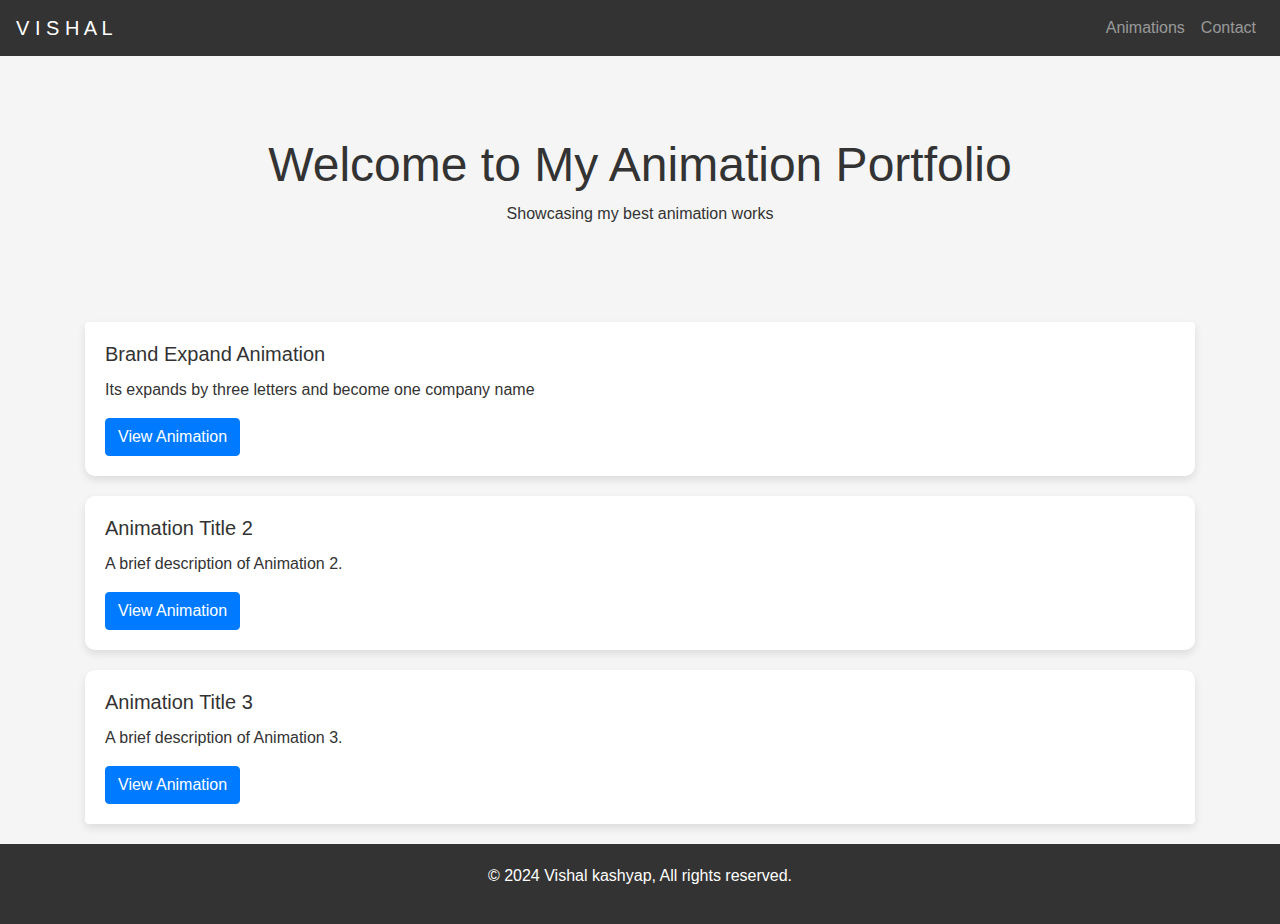
==== index.html @ 54624536 "initial commit to add index file" ====
<!DOCTYPE html>
<html lang="en">
<head>
  <meta charset="UTF-8">
  <meta name="viewport" content="width=device-width, initial-scale=1.0">
  <title>My Animation Portfolio</title>
  <link href="https://stackpath.bootstrapcdn.com/bootstrap/4.5.2/css/bootstrap.min.css" rel="stylesheet">
  <style>
    body {
      font-family: Arial, sans-serif;
      background-color: #f5f5f5;
      color: #333;
      scroll-behavior: smooth;

    }
    .navbar {
      background-color: #333;
    }
    .navbar .navbar-brand, .navbar-nav .nav-link {
      color: #fff;
    }
    .navbar .navbar-brand:hover, .navbar-nav .nav-link:hover {
      color: #ddd;
    }
    .header {
      text-align: center;
      padding: 50px 0;
    }
    .header h1 {
      font-size: 3em;
    }
    .container {
      margin-top: 30px;
    }
    .card {
      margin-bottom: 20px;
      border: none;
      border-radius: 10px;
      box-shadow: 0 4px 8px rgba(0, 0, 0, 0.1);
      padding: 20px;
    }
    footer {
      text-align: center;
      padding: 20px;
      background-color: #333;
      color: #fff;
    }
  </style>
</head>
<body>
  <nav class="navbar navbar-expand-lg navbar-dark">
    <a class="navbar-brand" href="#">V I S H A L</a>
    <div class="collapse navbar-collapse" id="navbarNav">
      <ul class="navbar-nav ml-auto">
        <li class="nav-item">
          <a class="nav-link" href="#animations">Animations</a>
        </li>
        <li class="nav-item">
          <a class="nav-link" href="#contact">Contact</a>
        </li>
      </ul>
    </div>
  </nav>

  <header class="header">
    <div class="container">
      <h1>Welcome to My Animation Portfolio</h1>
      <p>Showcasing my best animation works</p>
    </div>
  </header>

  <div class="container" id="animations">
    <ul class="list-group">
      <li class="list-group-item card">
        <h5 class="card-title">Brand Expand Animation</h5>
        <p class="card-text">Its expands by three letters and become one company name</p>
        <a href="last choice.html" class="btn btn-primary" target="_blank">View Animation</a>
      </li>
      <li class="list-group-item card">
        <h5 class="card-title">Animation Title 2</h5>
        <p class="card-text">A brief description of Animation 2.</p>
        <a href="https://example.com/animation2" class="btn btn-primary" target="_blank">View Animation</a>
      </li>
      <li class="list-group-item card">
        <h5 class="card-title">Animation Title 3</h5>
        <p class="card-text">A brief description of Animation 3.</p>
        <a href="https://example.com/animation3" class="btn btn-primary" target="_blank">View Animation</a>
      </li>
    </ul>
  </div>

  <footer>
    <p>&copy; 2024 Vishal kashyap, All rights reserved.</p>
  </footer>

  <script src="https://code.jquery.com/jquery-3.5.1.slim.min.js"></script>
  <script src="https://cdn.jsdelivr.net/npm/@popperjs/core@2.6.0/dist/umd/popper.min.js"></script>
  <script src="https://stackpath.bootstrapcdn.com/bootstrap/4.5.2/js/bootstrap.min.js"></script>
</body>
</html>
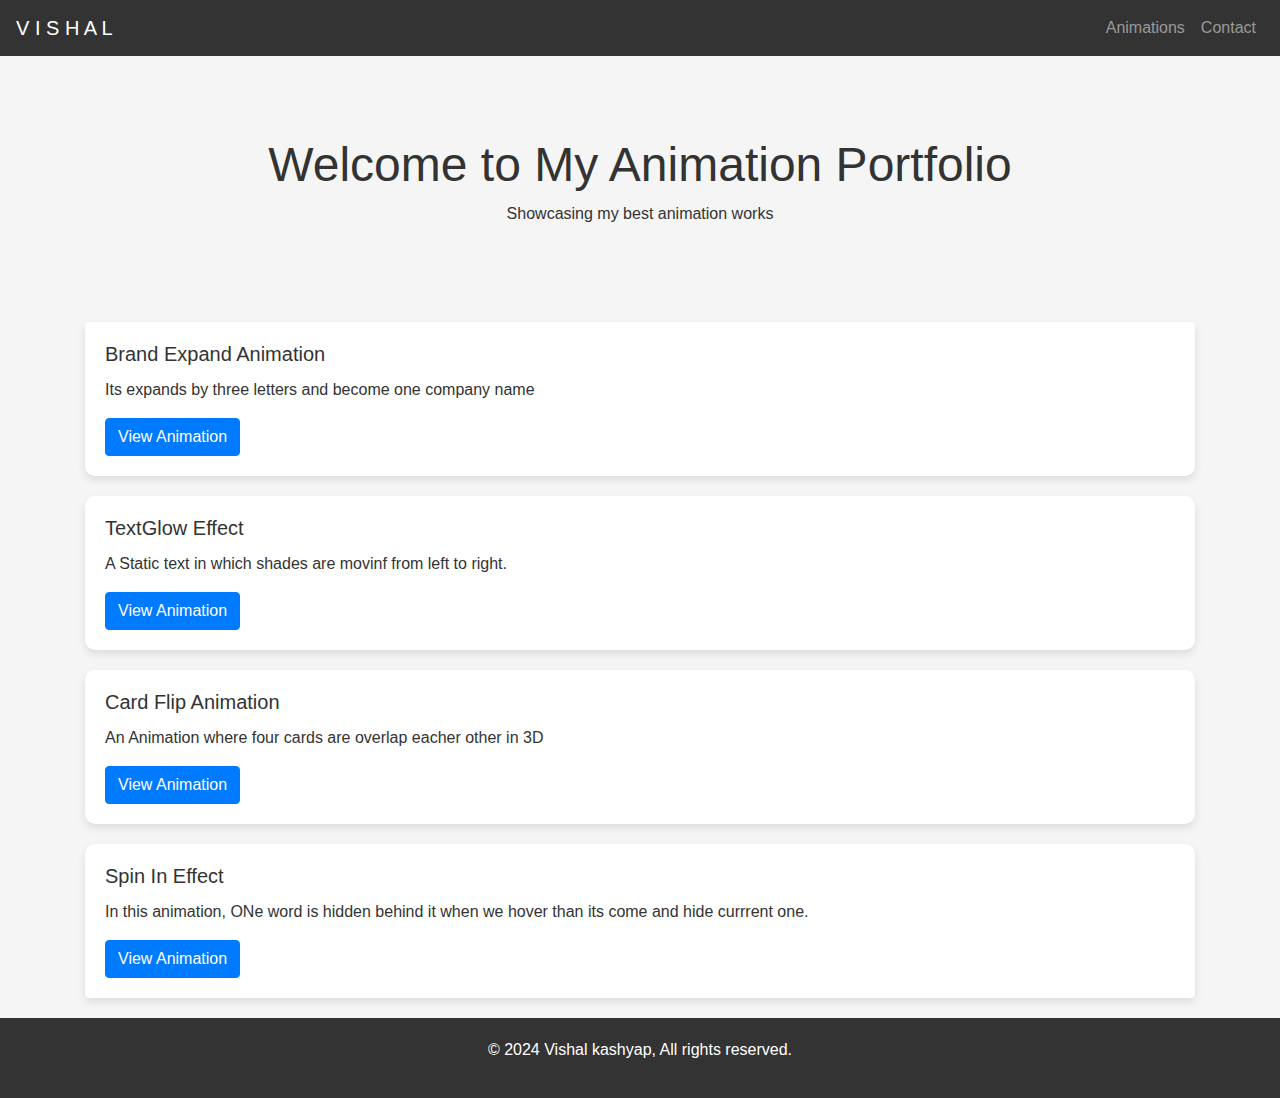
==== commit 407185e5: "Update link path of other files" ====
--- a/index.html
+++ b/index.html
@@ -3,7 +3,7 @@
 <head>
   <meta charset="UTF-8">
   <meta name="viewport" content="width=device-width, initial-scale=1.0">
-  <title>My Animation Portfolio</title>
+  <title>Animation > Vishal</title>
   <link href="https://stackpath.bootstrapcdn.com/bootstrap/4.5.2/css/bootstrap.min.css" rel="stylesheet">
   <style>
     body {
@@ -74,17 +74,22 @@
       <li class="list-group-item card">
         <h5 class="card-title">Brand Expand Animation</h5>
         <p class="card-text">Its expands by three letters and become one company name</p>
-        <a href="last choice.html" class="btn btn-primary" target="_blank">View Animation</a>
+        <a href="https://github.com/vishalkashyap01/Animations/edit/main/last choice.html" class="btn btn-primary" target="_blank">View Animation</a>
       </li>
       <li class="list-group-item card">
-        <h5 class="card-title">Animation Title 2</h5>
-        <p class="card-text">A brief description of Animation 2.</p>
-        <a href="https://example.com/animation2" class="btn btn-primary" target="_blank">View Animation</a>
+        <h5 class="card-title">TextGlow Effect</h5>
+        <p class="card-text">A Static text in which shades are movinf from left to right.</p>
+        <a href="https://github.com/vishalkashyap01/Animations/edit/main/glowing text.html" class="btn btn-primary" target="_blank">View Animation</a>
       </li>
       <li class="list-group-item card">
-        <h5 class="card-title">Animation Title 3</h5>
-        <p class="card-text">A brief description of Animation 3.</p>
-        <a href="https://example.com/animation3" class="btn btn-primary" target="_blank">View Animation</a>
+        <h5 class="card-title">Card Flip Animation</h5>
+        <p class="card-text">An Animation where four cards are overlap eacher other in 3D</p>
+        <a href="https://github.com/vishalkashyap01/Animations/edit/main/flexbox.html" class="btn btn-primary" target="_blank">View Animation</a>
+      </li>
+      <li class="list-group-item card">
+        <h5 class="card-title">Spin In Effect</h5>
+        <p class="card-text">In this animation, ONe word is hidden behind it when we hover than its come and hide currrent one.</p>
+        <a href="https://github.com/vishalkashyap01/Animations/edit/main/flexbox.html" class="btn btn-primary" target="_blank">View Animation</a>
       </li>
     </ul>
   </div>
